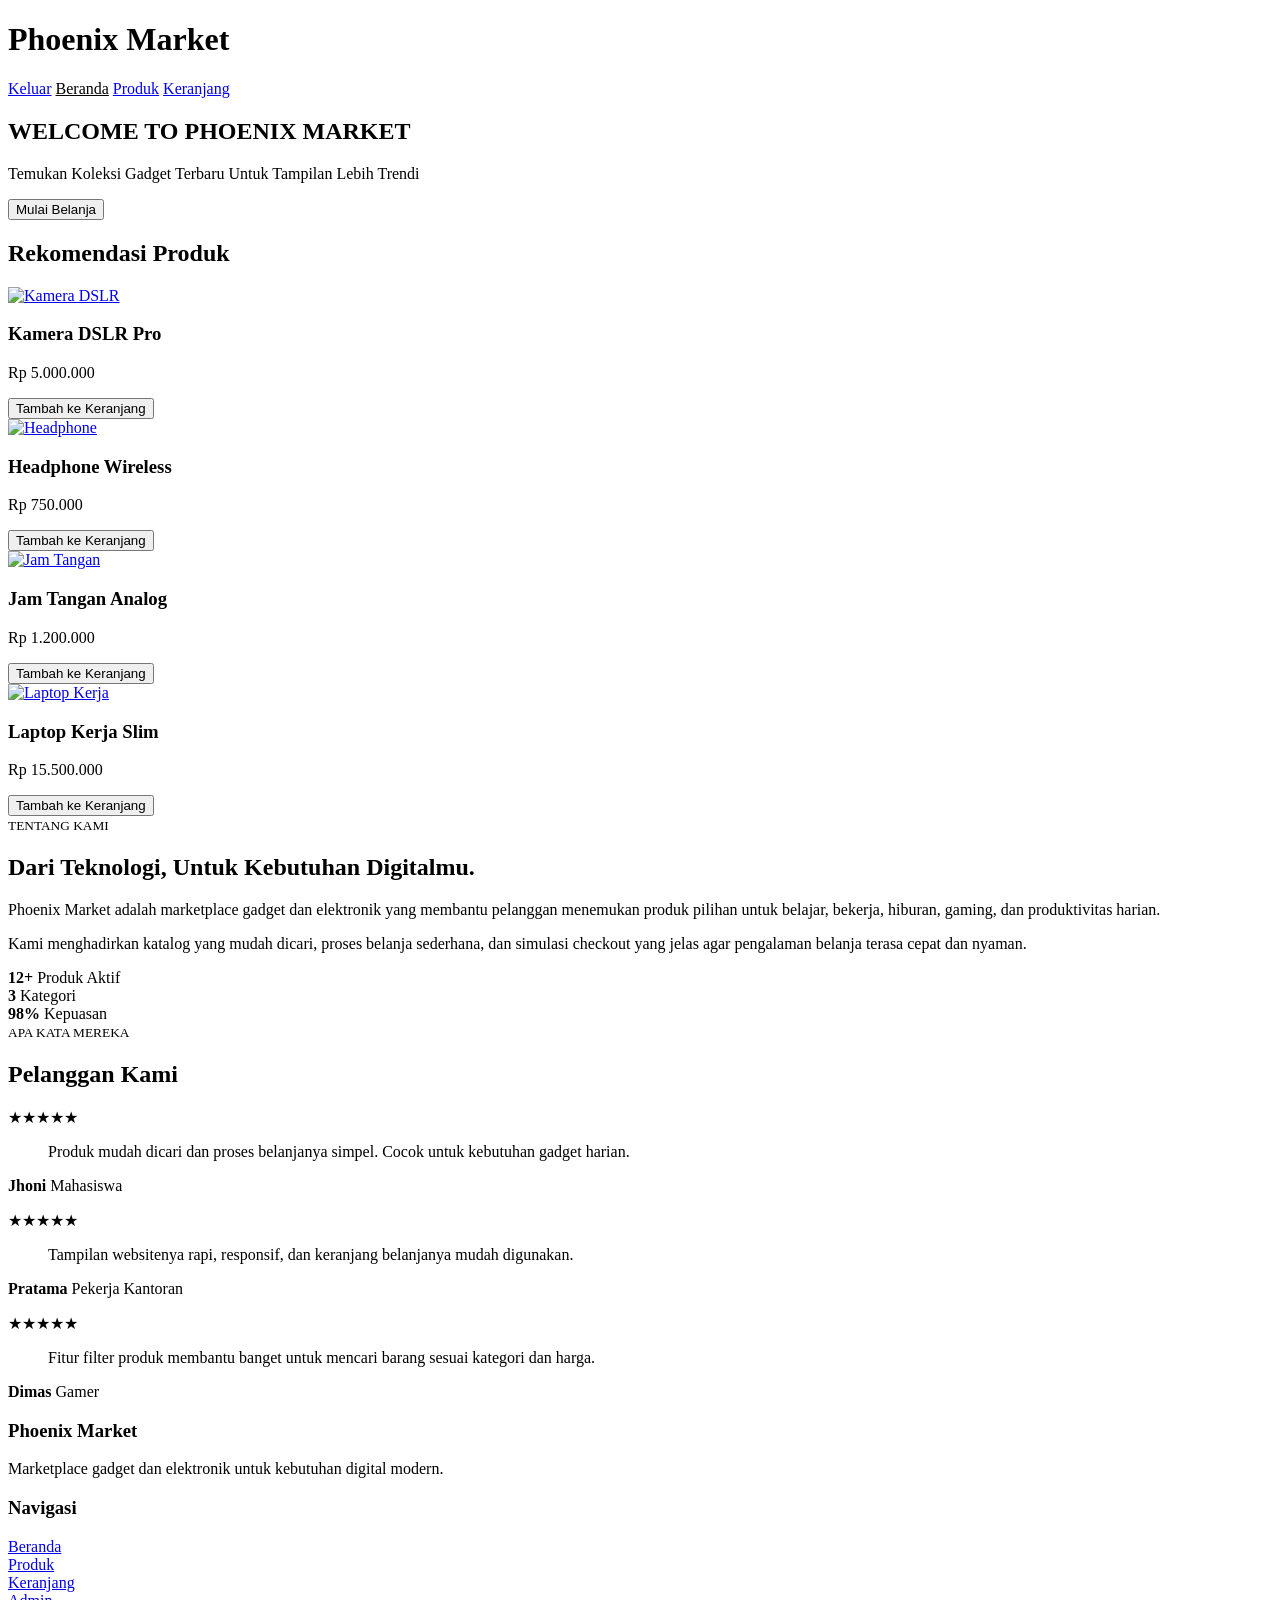
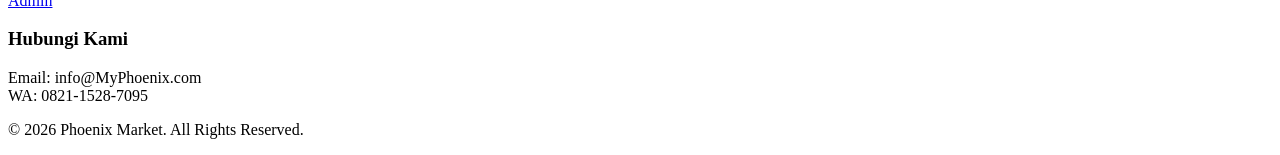
==== IT-II-ZynXiz-Beranda.html @ 3f0aa2e8 "Menambahkan halaman beranda beserta navigasi nya" ====
<!DOCTYPE html>
<html lang="id">

<head>
    <meta charset="UTF-8">
    <meta name="viewport" content="width=device-width, initial-scale=1.0">
    <title>Phoenix Marketplace | Online Shop</title>
    <link rel="stylesheet" href="css/style1.css" />
    <script async src="https://www.googletagmanager.com/gtag/js?id=G-PHOENIX123"></script>
    <script>
        window.dataLayer = window.dataLayer || [];
        function gtag() { dataLayer.push(arguments); }
        gtag('js', new Date());
        gtag('config', 'G-PHOENIX123');
    </script>

</head>

<body>

    <header>
        <h1 class="e-nama">Phoenix Market</h1>
        <nav>
            <a href="index.html">Keluar</a>
            <a href="IT-II-ZynXiz-Beranda.html" style="color: var(--Utama);">Beranda</a>
            <a href="IT-II-ZynXiz-Produk.html">Produk</a>
            <a href="IT-II-ZynXiz-Keranjang.html">Keranjang</a>
        </nav>
    </header>

    <main>
        <section class="section-1">
            <h1>WELCOME TO PHOENIX MARKET</h1>
            <p>Temukan Koleksi Gadget Terbaru Untuk Tampilan Lebih Trendi</p>
            <a href="#Rekomendasi-Produk">
                <button class="btn-sec-1">Mulai Belanja</button>
            </a>
        </section>
        <h2 id="Rekomendasi-Produk" class="p-rekomendasi">Rekomendasi Produk</h2>
        <div class="produk-container">
            <article class="card">
                <a href="images/DSLR.jpg">
                    <img src="images/DSLR.jpg" alt="Kamera DSLR">
                </a>
                <h3>Kamera DSLR Pro</h3>
                <p>Rp 5.000.000</p>
                <button class="btn-buy" data-add="dslr">Tambah ke Keranjang</button>
            </article>

            <article class="card">
                <a href="images/Headphone-Wireless.jpg">
                    <img src="images/Headphone-Wireless.jpg" alt="Headphone">
                </a>
                <h3>Headphone Wireless</h3>
                <p>Rp 750.000</p>
                <button class="btn-buy" data-add="headphone">Tambah ke Keranjang</button>
            </article>

            <article class="card">
                <a href="images/JT-Analog.jpeg">
                    <img src="images/JT-Analog.jpeg" alt="Jam Tangan">
                </a>
                <h3>Jam Tangan Analog</h3>
                <p>Rp 1.200.000</p>
                <button class="btn-buy" data-add="jam">Tambah ke Keranjang</button>
            </article>

            <article class="card">
                <a href="images/Laptop Slim.jpeg">
                    <img src="images/Laptop Slim.jpeg" alt="Laptop Kerja">
                </a>
                <h3>Laptop Kerja Slim</h3>
                <p>Rp 15.500.000</p>
                <button class="btn-buy" data-add="laptop">Tambah ke Keranjang</button>
            </article>
        </div>
    </main>

    <section class="about-section">
        <div class="about-text">
            <small>TENTANG KAMI</small>
            <h2>Dari Teknologi, Untuk Kebutuhan Digitalmu.</h2>
            <p>
                Phoenix Market adalah marketplace gadget dan elektronik yang membantu pelanggan menemukan produk pilihan
                untuk belajar, bekerja, hiburan, gaming, dan produktivitas harian.
            </p>
            <p>
                Kami menghadirkan katalog yang mudah dicari, proses belanja sederhana, dan simulasi checkout yang jelas
                agar pengalaman belanja terasa cepat dan nyaman.
            </p>
        </div>

        <div class="stats-box">
            <div>
                <strong>12+</strong>
                <span>Produk Aktif</span>
            </div>
            <div>
                <strong>3</strong>
                <span>Kategori</span>
            </div>
            <div>
                <strong>98%</strong>
                <span>Kepuasan</span>
            </div>
        </div>
    </section>

    <section class="testimonial-section">
        <small>APA KATA MEREKA</small>
        <h2>Pelanggan Kami</h2>

        <div class="testimonial-grid">
            <article class="testimonial-card">
                <p>★★★★★</p>
                <blockquote>
                    Produk mudah dicari dan proses belanjanya simpel. Cocok untuk kebutuhan gadget harian.
                </blockquote>
                <strong>Jhoni</strong>
                <span>Mahasiswa</span>
            </article>

            <article class="testimonial-card">
                <p>★★★★★</p>
                <blockquote>
                    Tampilan websitenya rapi, responsif, dan keranjang belanjanya mudah digunakan.
                </blockquote>
                <strong>Pratama</strong>
                <span>Pekerja Kantoran</span>
            </article>

            <article class="testimonial-card">
                <p>★★★★★</p>
                <blockquote>
                    Fitur filter produk membantu banget untuk mencari barang sesuai kategori dan harga.
                </blockquote>
                <strong>Dimas</strong>
                <span>Gamer</span>
            </article>
        </div>
    </section>

    <footer>
        <div class="footer-grid">
            <div>
                <h3>Phoenix Market</h3>
                <p>Marketplace gadget dan elektronik untuk kebutuhan digital modern.</p>
            </div>

            <div>
                <h3>Navigasi</h3>
                <p>
                    <a href="IT-II-ZynXiz-Beranda.html">Beranda</a><br>
                    <a href="IT-II-ZynXiz-Produk.html">Produk</a><br>
                    <a href="IT-II-ZynXiz-Keranjang.html">Keranjang</a><br>
                    <a href="IT-II-ZynXiz-Admin.html">Admin</a>
                </p>
            </div>

            <div>
                <h3>Hubungi Kami</h3>
                <p>Email: info@MyPhoenix.com<br>WA: 0821-1528-7095</p>
            </div>
        </div>

        <p>&copy; 2026 Phoenix Market. All Rights Reserved.</p>
    </footer>

    <script src="js/phoenix-app.js"></script>

</body>

</html>
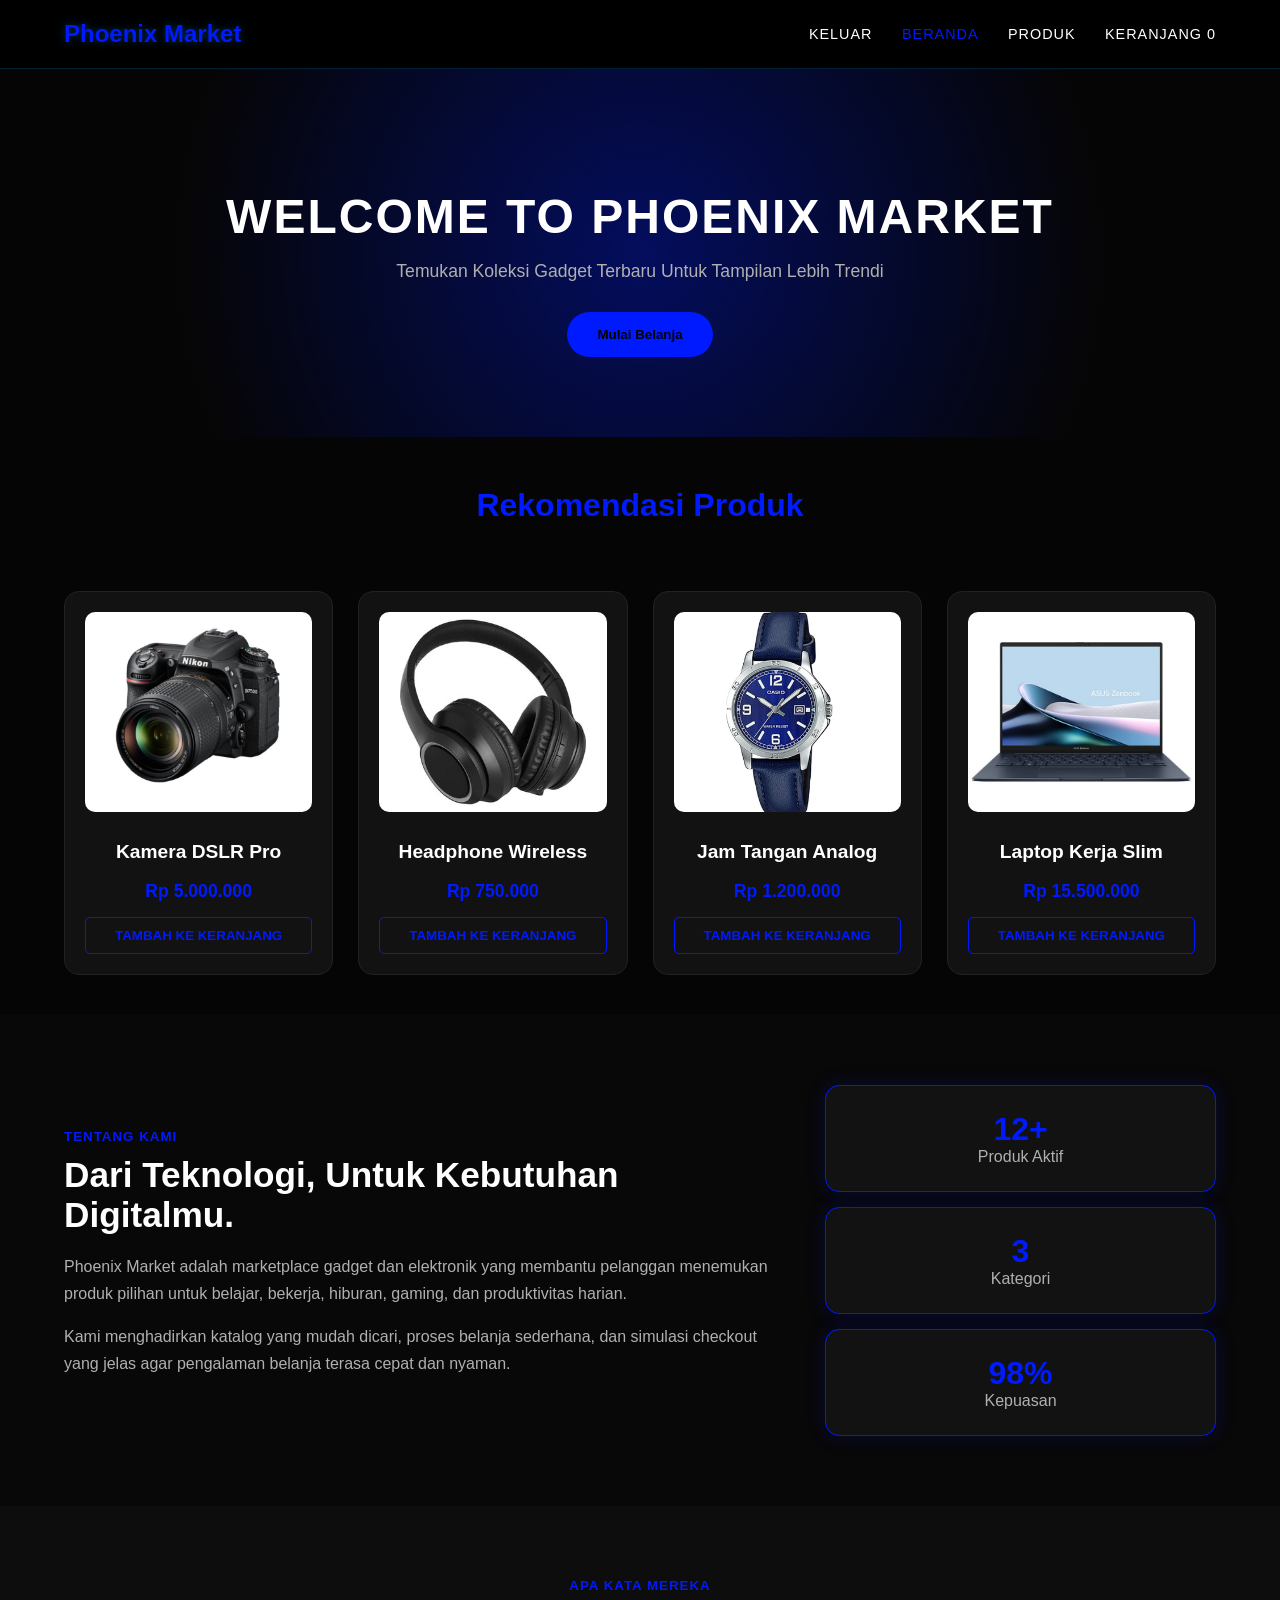
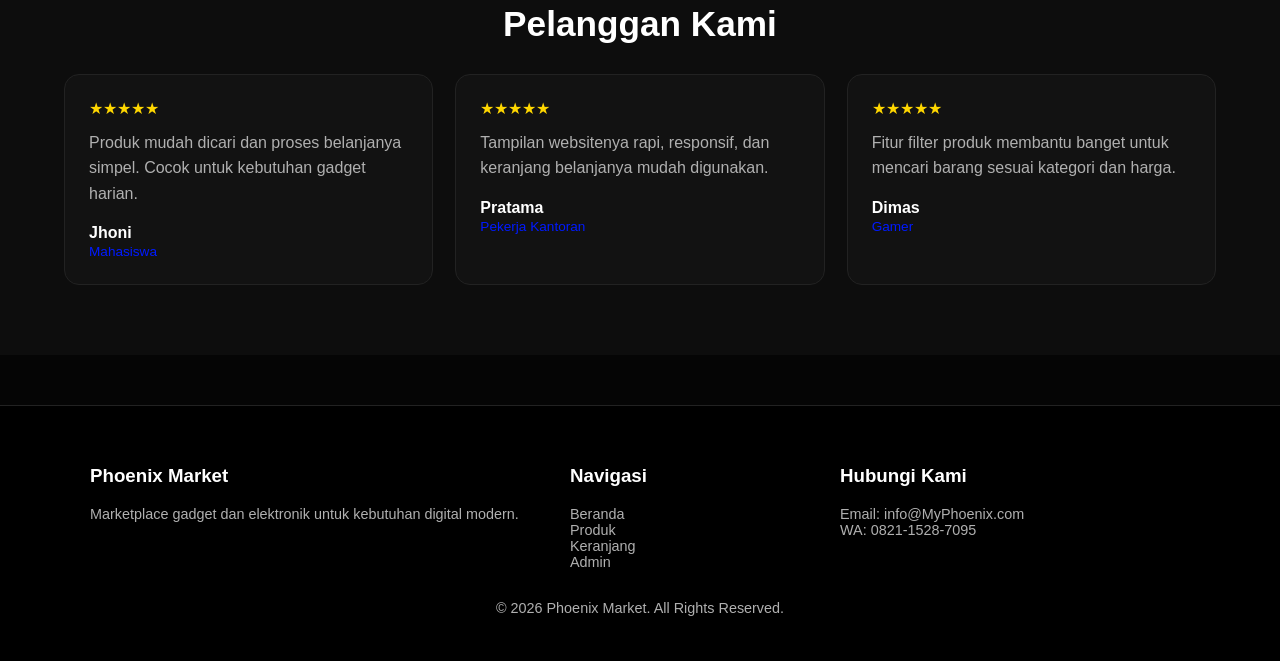
==== commit 71e08b80: "Update tipis" ====
--- a/IT-II-ZynXiz-Beranda.html
+++ b/IT-II-ZynXiz-Beranda.html
@@ -5,7 +5,7 @@
     <meta charset="UTF-8">
     <meta name="viewport" content="width=device-width, initial-scale=1.0">
     <title>Phoenix Marketplace | Online Shop</title>
-    <link rel="stylesheet" href="css/style1.css" />
+    <link rel="stylesheet" href="css/style1.css?v=2" />
     <script async src="https://www.googletagmanager.com/gtag/js?id=G-PHOENIX123"></script>
     <script>
         window.dataLayer = window.dataLayer || [];
@@ -24,7 +24,7 @@
             <a href="index.html">Keluar</a>
             <a href="IT-II-ZynXiz-Beranda.html" style="color: var(--Utama);">Beranda</a>
             <a href="IT-II-ZynXiz-Produk.html">Produk</a>
-            <a href="IT-II-ZynXiz-Keranjang.html">Keranjang</a>
+            <a href="IT-II-ZynXiz-Keranjang.html">Keranjang <span id="cartBadge">0</span></a>
         </nav>
     </header>
 
@@ -166,8 +166,8 @@
         <p>&copy; 2026 Phoenix Market. All Rights Reserved.</p>
     </footer>
 
-    <script src="js/phoenix-app.js"></script>
+    <script src="js/phoenix-app.js?v=2"></script>
 
 </body>
 
-</html>+</html>
--- a/css/style1.css
+++ b/css/style1.css
@@ -0,0 +1,360 @@
+* { box-sizing: border-box;}
+:root {
+    --Utama: #001aff;
+    --Gelap: #050505;
+    --Gelap-2: #121212;
+    --Text-Terang: #ffffff;
+    --Text-Abu: #b0b0b0;
+}
+
+body {
+    font-family: 'Segoe UI', Roboto, sans-serif;
+    margin: 0;
+    padding: 0;
+    background: var(--Gelap);
+    color: var(--Text-Terang);
+    scroll-behavior: smooth;
+}
+
+header {
+    display: flex;
+    justify-content: space-between;
+    align-items: center;
+    padding: 20px 5%;
+    background: rgba(0, 0, 0, 0.9);
+    border-bottom: 1px solid rgba(0, 161, 255, 0.2);
+    position: sticky;
+    top: 0;
+    z-index: 1000;
+    backdrop-filter: blur(10px);
+}
+
+.e-nama {
+    font-size: 1.5rem;
+    color: var(--Utama);
+    margin: 0;
+    text-shadow: 0 0 10px rgba(0, 161, 255, 0.3);
+}
+
+nav a {
+    color: var(--Text-Terang);
+    margin-left: 25px;
+    text-decoration: none;
+    font-size: 0.9rem;
+    text-transform: uppercase;
+    letter-spacing: 1px;
+    transition: 0.3s;
+}
+
+nav a:hover {
+    color: var(--Utama);
+}
+
+.section-1 {
+    padding: 80px 20px;
+    text-align: center;
+    background: radial-gradient(circle at center, rgba(0, 26, 225, 0.4) 0%, rgba(0, 5, 5, 0) 70%);
+}
+
+.section-1 h1 {
+    font-size: 3rem;
+    margin-bottom: 10px;
+    letter-spacing: 2px;
+}
+
+.section-1 p {
+    color: var(--Text-Abu);
+    font-size: 1.1rem;
+    margin-bottom: 30px;
+}
+
+.p-rekomendasi {
+    text-align: center;
+    margin-top: 50px;
+    font-size: 2rem;
+    color: var(--Utama);
+}
+
+.produk-container {
+    display: grid;
+    grid-template-columns: repeat(auto-fit, minmax(250px, 1fr));
+    gap: 25px;
+    padding: 40px 5%;
+}
+
+.card {
+    background: var(--Gelap-2);
+    border: 1px solid #222;
+    padding: 20px;
+    text-align: center;
+    border-radius: 15px;
+    transition: all 0.4s ease;
+    position: relative;
+    overflow: hidden;
+}
+
+.card:hover {
+    transform: translateY(-10px);
+    border-color: var(--Utama);
+    box-shadow: 0 10px 30px rgba(0, 161, 255, 0.15);
+}
+
+.card img {
+    width: 100%;
+    height: 200px;
+    object-fit: cover;
+    border-radius: 10px;
+    margin-bottom: 15px;
+    background: #222;
+}
+
+.card h3 {
+    font-size: 1.2rem;
+    margin: 10px 0;
+}
+
+.card p {
+    color: var(--Utama);
+    font-weight: bold;
+    font-size: 1.1rem;
+    margin-bottom: 15px;
+}
+
+.btn-sec-1 {
+    background: var(--Utama); 
+    color: black; 
+    border:none; 
+    padding: 15px 30px; 
+    border-radius: 30px; 
+    font-weight: bold; 
+    cursor:pointer;
+}
+
+.btn-buy {
+    background: transparent;
+    color: var(--Utama);
+    border: 1px solid var(--Utama);
+    padding: 10px 20px;
+    cursor: pointer;
+    border-radius: 5px;
+    width: 100%;
+    font-weight: bold;
+    text-transform: uppercase;
+    transition: 0.3s;
+}
+
+.btn-buy:hover {
+    background: var(--Utama);
+    color: #000;
+}
+
+footer {
+    background: #000;
+    color: var(--Text-Abu);
+    text-align: center;
+    padding: 40px 20px;
+    margin-top: 50px;
+    border-top: 1px solid #222;
+}
+
+footer p {
+    font-size: 0.9rem;
+    margin: 5px 0;
+}
+
+@media (max-width: 768px) {
+    header {
+        flex-direction: column;
+        padding: 15px 5%;
+        gap: 15px;
+    }
+
+    nav {
+        display: flex;
+        flex-wrap: wrap;
+        justify-content: center;
+        gap: 10px;
+    }
+
+    nav a {
+        margin-left: 0;
+        font-size: 0.8rem;
+    }
+
+    .section-1 {
+        padding: 60px 15px;
+    }
+
+    .section-1 h1 {
+        font-size: clamp(1.5rem, 8vw, 2.5rem); 
+        line-height: 1.2;
+    }
+
+    .section-1 p {
+        font-size: 0.95rem;
+    }
+
+    .p-rekomendasi {
+        font-size: 1.5rem;
+        margin-top: 30px;
+    }
+}
+
+@media (max-width: 480px) {
+    .produk-container {
+        grid-template-columns: repeat(2, 1fr); 
+        gap: 12px;
+        padding: 20px 3%;
+    }
+
+    .card {
+        padding: 10px;
+    }
+
+    .card img {
+        height: 120px;
+    }
+
+    .card h3 {
+        font-size: 0.9rem;
+    }
+
+    .card p {
+        font-size: 0.85rem;
+    }
+
+    .btn-buy {
+        font-size: 0.7rem;
+        padding: 8px 5px;
+    }
+}
+
+.about-section {
+    display: grid;
+    grid-template-columns: 1.3fr 0.7fr;
+    gap: 35px;
+    padding: 70px 5%;
+    background: #080808;
+    align-items: center;
+}
+
+.about-text small,
+.testimonial-section small {
+    color: var(--Utama);
+    font-weight: bold;
+    letter-spacing: 1px;
+}
+
+.about-text h2,
+.testimonial-section h2 {
+    font-size: 2.2rem;
+    margin: 10px 0 18px;
+}
+
+.about-text p {
+    color: var(--Text-Abu);
+    line-height: 1.7;
+}
+
+.stats-box {
+    display: grid;
+    grid-template-columns: 1fr;
+    gap: 15px;
+}
+
+.stats-box div {
+    background: var(--Gelap-2);
+    border: 1px solid var(--Utama);
+    border-radius: 14px;
+    padding: 25px;
+    text-align: center;
+    box-shadow: 0 0 20px rgba(0, 26, 255, 0.18);
+}
+
+.stats-box strong {
+    display: block;
+    color: var(--Utama);
+    font-size: 2rem;
+}
+
+.stats-box span {
+    color: var(--Text-Abu);
+}
+
+.testimonial-section {
+    padding: 70px 5%;
+    text-align: center;
+    background: #0d0d0d;
+}
+
+.testimonial-grid {
+    display: grid;
+    grid-template-columns: repeat(3, 1fr);
+    gap: 22px;
+    margin-top: 30px;
+}
+
+.testimonial-card {
+    background: var(--Gelap-2);
+    border: 1px solid #222;
+    border-radius: 15px;
+    padding: 24px;
+    text-align: left;
+}
+
+.testimonial-card p {
+    color: #ffd700;
+    margin: 0 0 12px;
+}
+
+.testimonial-card blockquote {
+    color: var(--Text-Abu);
+    line-height: 1.6;
+    margin: 0 0 18px;
+}
+
+.testimonial-card strong {
+    display: block;
+    color: var(--Text-Terang);
+}
+
+.testimonial-card span {
+    color: var(--Utama);
+    font-size: 0.85rem;
+}
+
+@media (max-width: 768px) {
+    .about-section,
+    .testimonial-grid {
+        grid-template-columns: 1fr;
+    }
+}
+
+.footer-grid {
+    display: grid;
+    grid-template-columns: 1.3fr 0.7fr 1fr;
+    gap: 25px;
+    max-width: 1100px;
+    margin: 0 auto 25px;
+    text-align: left;
+}
+
+.footer-grid h3 {
+    color: var(--Text-Terang);
+}
+
+.footer-grid a {
+    color: var(--Text-Abu);
+    text-decoration: none;
+}
+
+.footer-grid a:hover {
+    color: var(--Utama);
+}
+
+@media (max-width: 768px) {
+    .footer-grid {
+        grid-template-columns: 1fr;
+        text-align: center;
+    }
+}
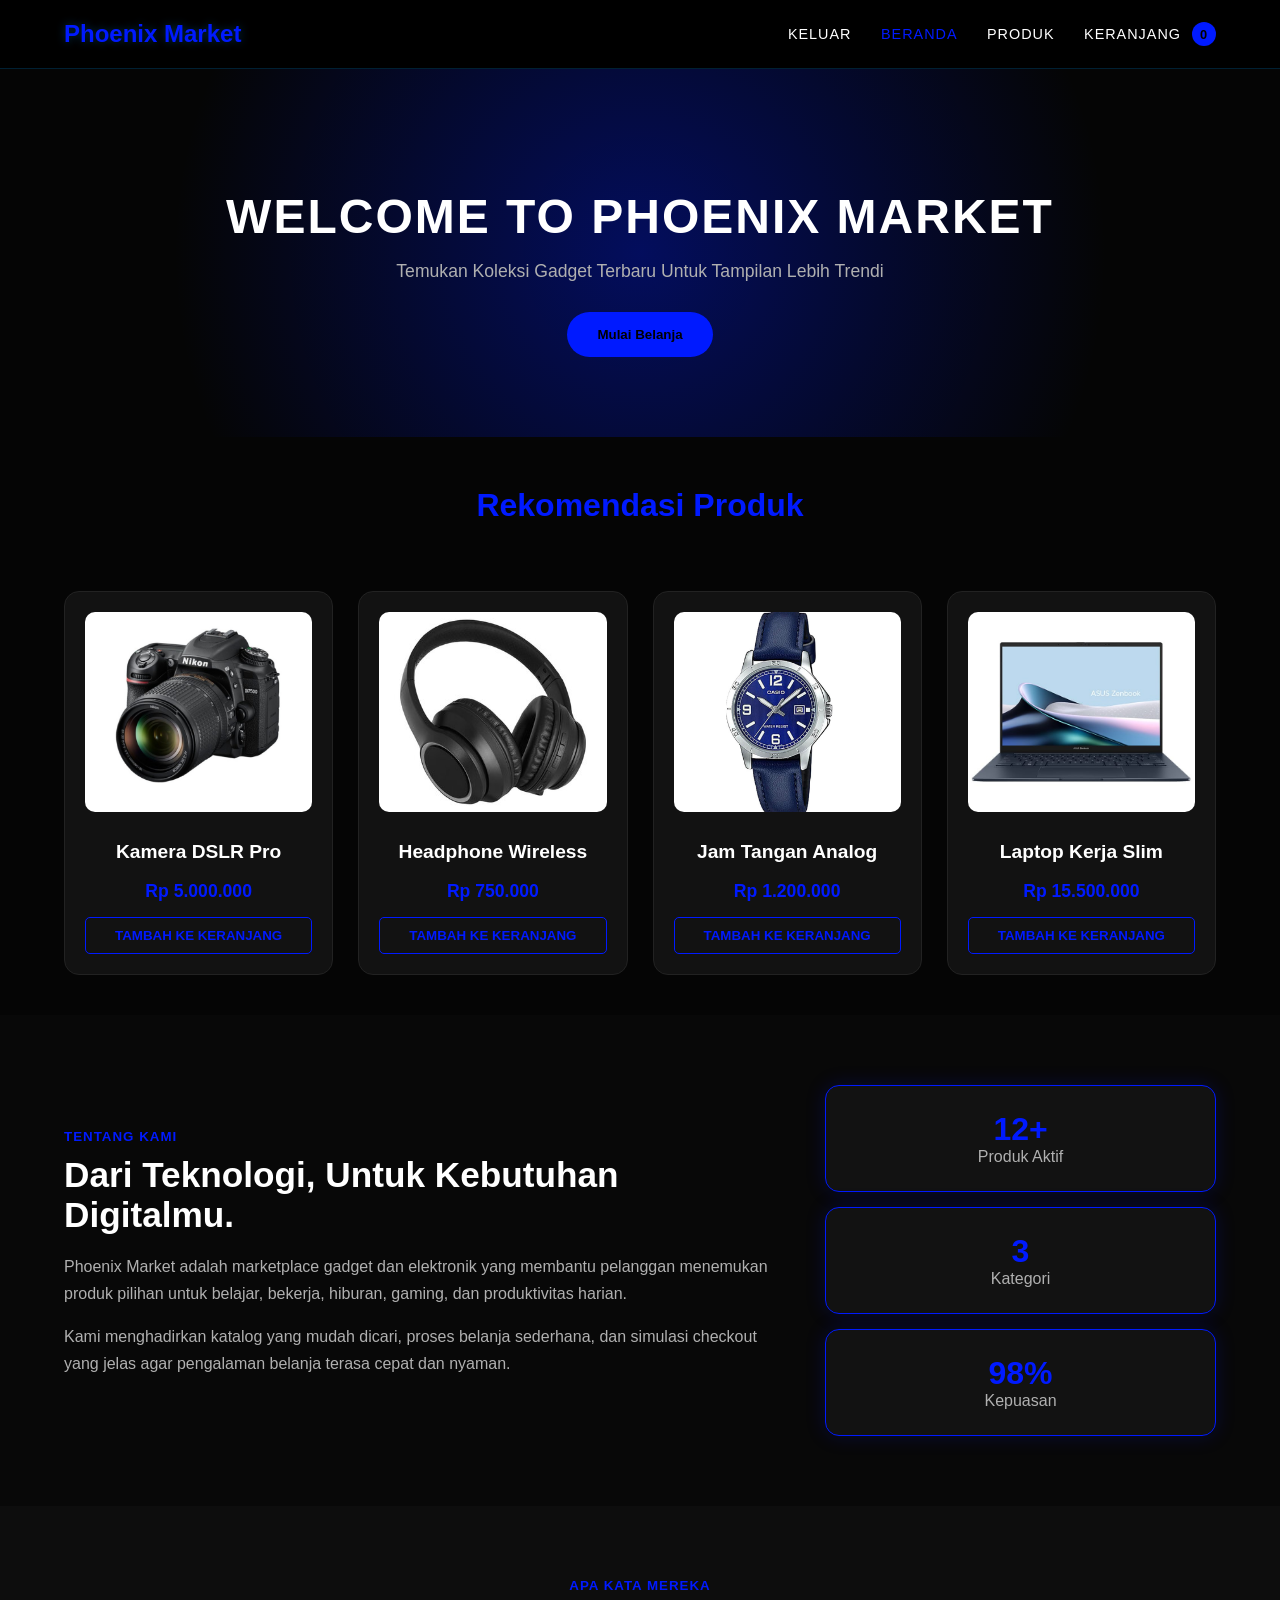
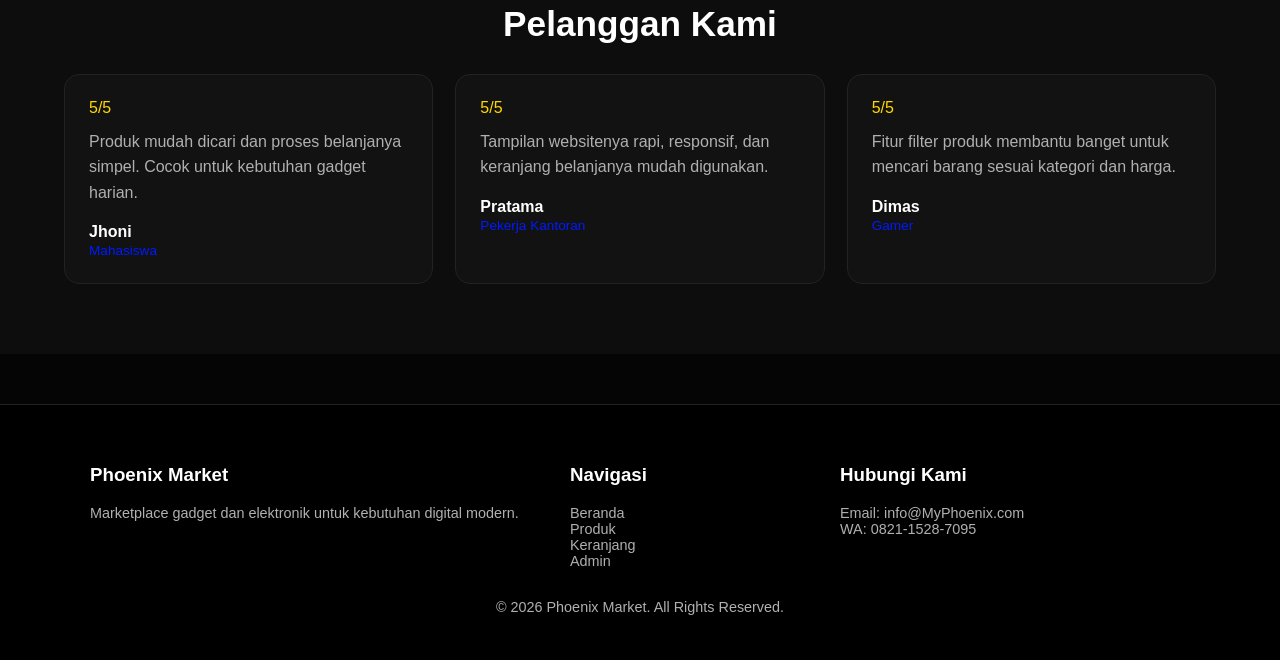
==== commit 8c6f2914: "Ganti ikon rating" ====
--- a/IT-II-ZynXiz-Beranda.html
+++ b/IT-II-ZynXiz-Beranda.html
@@ -112,7 +112,7 @@
 
         <div class="testimonial-grid">
             <article class="testimonial-card">
-                <p>★★★★★</p>
+                <p>5/5</p>
                 <blockquote>
                     Produk mudah dicari dan proses belanjanya simpel. Cocok untuk kebutuhan gadget harian.
                 </blockquote>
@@ -121,7 +121,7 @@
             </article>
 
             <article class="testimonial-card">
-                <p>★★★★★</p>
+                <p>5/5</p>
                 <blockquote>
                     Tampilan websitenya rapi, responsif, dan keranjang belanjanya mudah digunakan.
                 </blockquote>
@@ -130,7 +130,7 @@
             </article>
 
             <article class="testimonial-card">
-                <p>★★★★★</p>
+                <p>5/5</p>
                 <blockquote>
                     Fitur filter produk membantu banget untuk mencari barang sesuai kategori dan harga.
                 </blockquote>
--- a/css/style1.css
+++ b/css/style1.css
@@ -50,6 +50,20 @@
     color: var(--Utama);
 }
 
+#cartBadge {
+    display: inline-grid;
+    place-items: center;
+    min-width: 24px;
+    height: 24px;
+    margin-left: 6px;
+    padding: 0 7px;
+    border-radius: 999px;
+    background: var(--Utama);
+    color: #000;
+    font-size: 0.8rem;
+    font-weight: 900;
+}
+
 .section-1 {
     padding: 80px 20px;
     text-align: center;
@@ -357,4 +371,4 @@
         grid-template-columns: 1fr;
         text-align: center;
     }
-}+}
